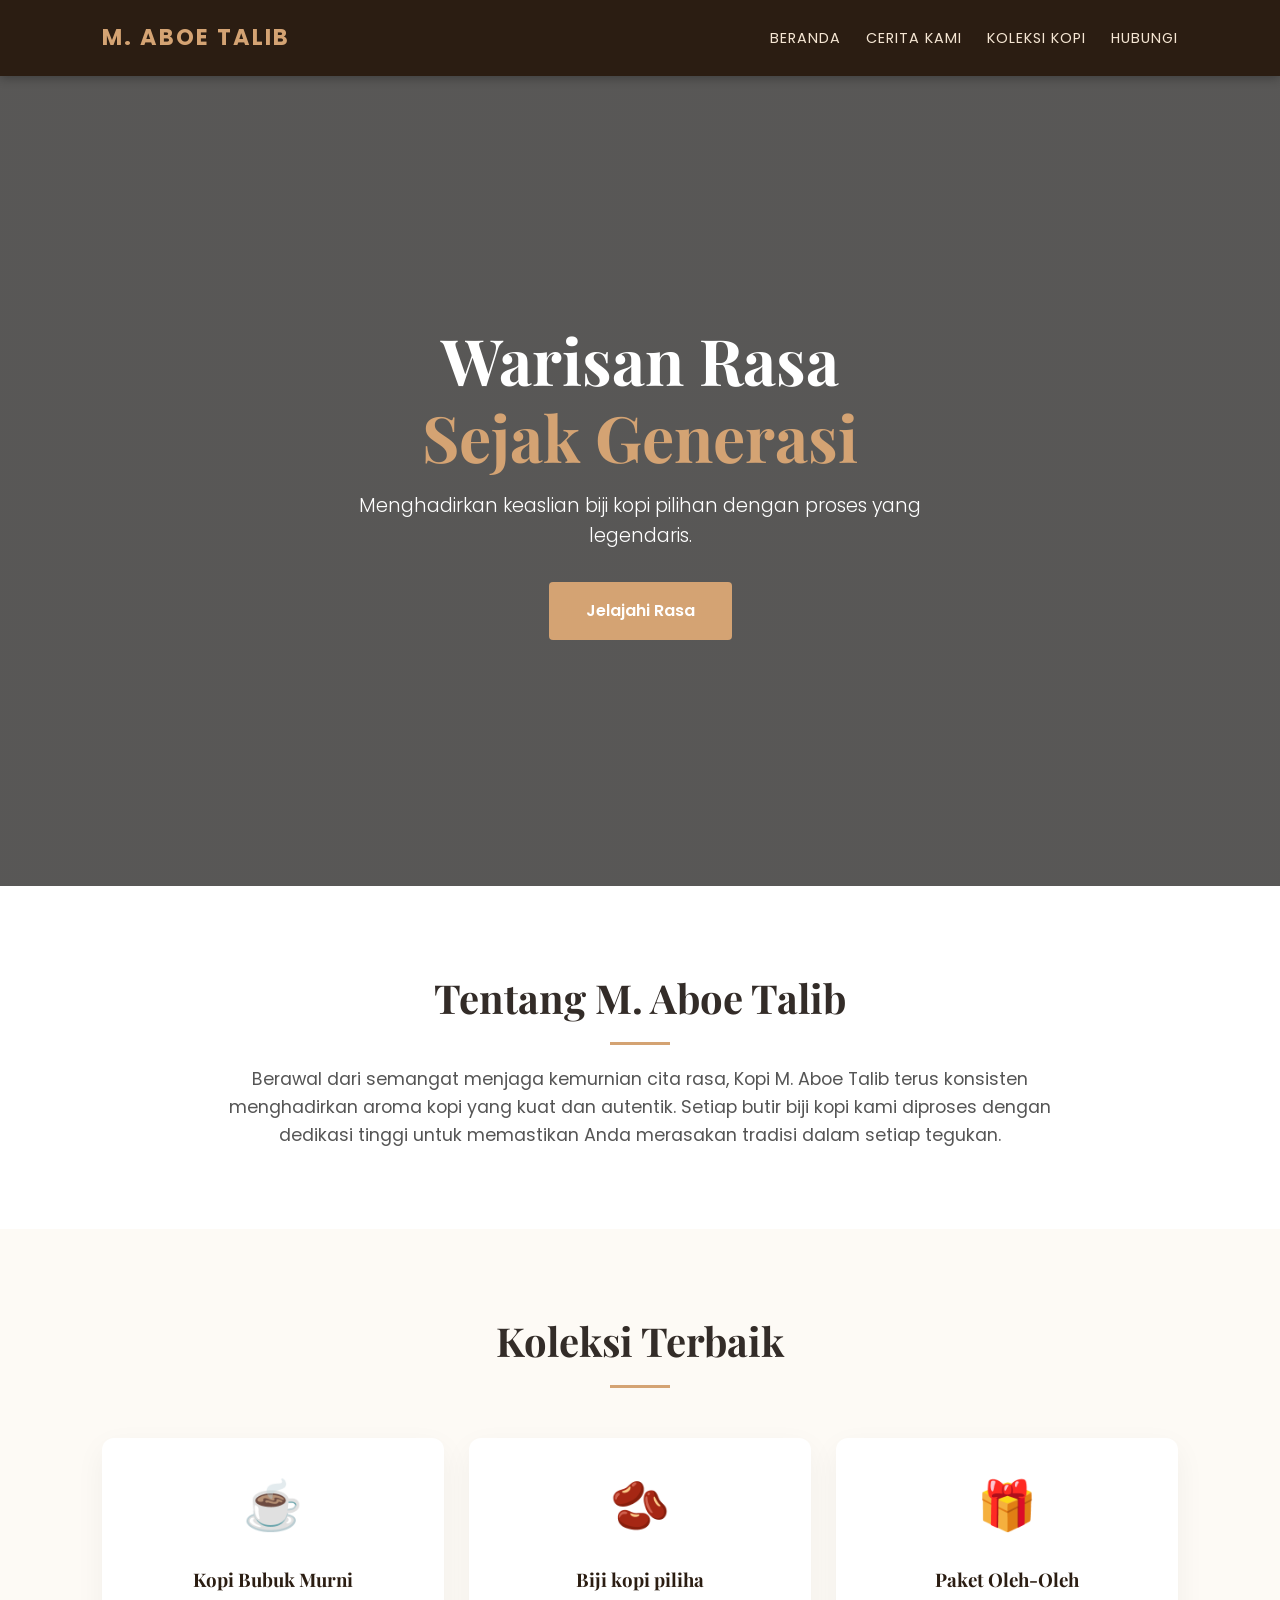
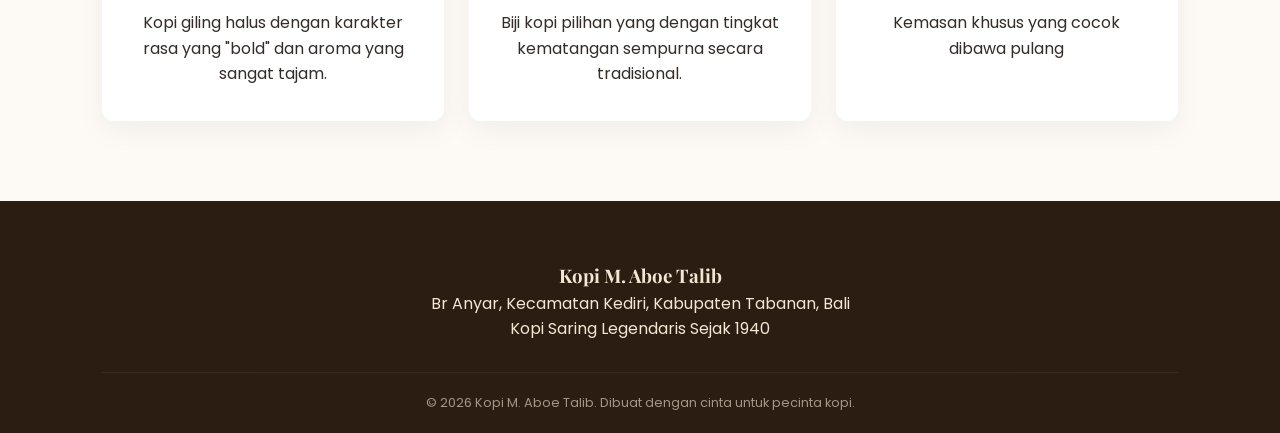
==== index.html @ 30199ae8 "Rename index.html.html to index.html" ====
<!DOCTYPE html>
<html lang="id">
<head>
    <meta charset="UTF-8">
    <meta name="viewport" content="width=device-width, initial-scale=1.0">
    <title>Kopi M. Aboe Talib</title>
    
    <link href="https://fonts.googleapis.com/css2?family=Playfair+Display:wght@700&family=Poppins:wght@300;400;600&display=swap" rel="stylesheet">

    <style>
        * {
            margin: 0;
            padding: 0;
            box-sizing: border-box;
            scroll-behavior: smooth;
        }

        body {
            font-family: 'Poppins', sans-serif;
            color: #332c28;
            line-height: 1.6;
            background-color: #fdfaf5;
            overflow-x: hidden;
        }

        h1, h2, h3 {
            font-family: 'Playfair Display', serif;
        }

        /* --- NAVBAR --- */
        nav {
            display: flex;
            justify-content: space-between;
            align-items: center;
            padding: 20px 8%;
            background: #2b1d12;
            color: #fff;
            position: sticky;
            top: 0;
            z-index: 1000;
            box-shadow: 0 2px 10px rgba(0,0,0,0.3);
        }

        nav .logo {
            font-size: 1.4rem;
            font-weight: bold;
            letter-spacing: 2px;
            color: #d4a373;
        }

        /* Nav Links */
        nav ul {
            display: flex;
            list-style: none;
            align-items: center;
        }

        nav ul li {
            margin-left: 25px;
        }

        nav ul li a {
            color: #f5e6d3;
            text-decoration: none;
            font-size: 0.9rem;
            text-transform: uppercase;
            letter-spacing: 1px;
            transition: 0.3s;
        }

        nav ul li a:hover {
            color: #d4a373;
        }

        /* --- HAMBURGER MENU (CSS ONLY) --- */
        #menu-toggle {
            display: none; /* Sembunyikan checkbox */
        }

        .hamburger {
            display: none; /* Sembunyikan di desktop */
            cursor: pointer;
            flex-direction: column;
            gap: 5px;
        }

        .hamburger span {
            display: block;
            width: 28px;
            height: 3px;
            background-color: #d4a373;
            border-radius: 2px;
            transition: 0.3s;
        }

        /* --- HERO SECTION --- */
        .hero {
            height: 90vh;
            background: linear-gradient(rgba(0,0,0,0.65), rgba(0,0,0,0.65)), 
                        url('https://images.unsplash.com/photo-1447933601403-0c6688de566e?auto=format&fit=crop&w=1350&q=80');
            background-size: cover;
            background-position: center;
            display: flex;
            align-items: center;
            justify-content: center;
            text-align: center;
            color: white;
            padding: 0 20px;
        }

        .hero-content h1 {
            font-size: clamp(2.2rem, 8vw, 4rem);
            margin-bottom: 15px;
            line-height: 1.2;
        }

        .hero-content span {
            color: #d4a373;
        }

        .hero-content p {
            font-size: clamp(1rem, 3vw, 1.2rem);
            max-width: 600px;
            margin: 0 auto 30px;
            font-weight: 300;
        }

        .btn {
            display: inline-block;
            padding: 14px 35px;
            background: #d4a373;
            color: #fff;
            text-decoration: none;
            border-radius: 4px;
            font-weight: 600;
            transition: 0.4s;
            border: 2px solid transparent;
        }

        .btn:hover {
            background: transparent;
            border-color: #d4a373;
            color: #d4a373;
        }

        /* --- SECTIONS --- */
        section {
            padding: 80px 8%;
            text-align: center;
        }

        h2 {
            font-size: clamp(1.8rem, 5vw, 2.5rem);
            margin-bottom: 20px;
            position: relative;
            padding-bottom: 15px;
        }

        h2::after {
            content: '';
            position: absolute;
            bottom: 0;
            left: 50%;
            transform: translateX(-50%);
            width: 60px;
            height: 3px;
            background: #d4a373;
        }

        /* --- ABOUT --- */
        .about {
            background-color: #fff;
        }

        .about p {
            max-width: 850px;
            margin: 0 auto;
            font-size: 1.1rem;
            color: #555;
        }

        /* --- PRODUCTS --- */
        .product-grid {
            display: grid;
            grid-template-columns: repeat(auto-fit, minmax(250px, 1fr));
            gap: 25px;
            margin-top: 50px;
        }

        .product-card {
            background: #fff;
            padding: 30px;
            border-radius: 12px;
            box-shadow: 0 10px 30px rgba(0,0,0,0.05);
            transition: transform 0.3s;
            border-bottom: 4px solid transparent;
        }

        .product-card:hover {
            transform: translateY(-10px);
            border-color: #d4a373;
        }

        .icon-box {
            font-size: 3rem;
            margin-bottom: 20px;
        }

        .product-card h3 {
            margin-bottom: 15px;
            color: #2b1d12;
        }

        /* --- FOOTER --- */
        footer {
            background: #2b1d12;
            color: #f5e6d3;
            padding: 60px 8% 20px;
            text-align: center;
        }

        .footer-info {
            margin-bottom: 30px;
        }

        .copyright {
            font-size: 0.8rem;
            opacity: 0.6;
            border-top: 1px solid rgba(255,255,255,0.1);
            padding-top: 20px;
        }

        /* --- RESPONSIVE MEDIA QUERIES --- */
        @media (max-width: 768px) {
            nav {
                padding: 15px 5%;
            }

            .hamburger {
                display: flex; /* Tampilkan di mobile */
            }

            /* Menu Navigasi Mobile */
            nav ul {
                position: fixed;
                top: 70px; /* Tinggi navbar */
                left: -100%; /* Sembunyikan di luar layar kiri */
                width: 100%;
                height: calc(100vh - 70px);
                background: #2b1d12;
                flex-direction: column;
                justify-content: center;
                transition: 0.5s ease;
                z-index: 999;
            }

            nav ul li {
                margin: 20px 0;
            }

            nav ul li a {
                font-size: 1.2rem;
            }

            /* Logika Klik Hamburger via CSS Checkbox */
            #menu-toggle:checked ~ ul {
                left: 0; /* Geser menu ke tengah */
            }

            /* Animasi Hamburger ke 'X' */
            #menu-toggle:checked ~ .hamburger span:nth-child(1) {
                transform: translateY(8px) rotate(45deg);
            }
            #menu-toggle:checked ~ .hamburger span:nth-child(2) {
                opacity: 0;
            }
            #menu-toggle:checked ~ .hamburger span:nth-child(3) {
                transform: translateY(-8px) rotate(-45deg);
            }

            section {
                padding: 60px 5%;
            }
        }
    </style>
</head>
<body>

    <nav>
        <div class="logo">M. ABOE TALIB</div>
        
        <input type="checkbox" id="menu-toggle">
        
        <label for="menu-toggle" class="hamburger">
            <span></span>
            <span></span>
            <span></span>
        </label>

        <ul>
            <li><a href="#home">Beranda</a></li>
            <li><a href="#about">Cerita Kami</a></li>
            <li><a href="#products">Koleksi Kopi</a></li>
            <li><a href="#contact">Hubungi</a></li>
        </ul>
    </nav>

    <header id="home" class="hero">
        <div class="hero-content">
            <h1>Warisan Rasa <br><span>Sejak Generasi</span></h1>
            <p>Menghadirkan keaslian biji kopi pilihan dengan proses yang legendaris.</p>
            <a href="#products" class="btn">Jelajahi Rasa</a>
        </div>
    </header>

    <section id="about" class="about">
        <h2>Tentang M. Aboe Talib</h2>
        <p>Berawal dari semangat menjaga kemurnian cita rasa, Kopi M. Aboe Talib terus konsisten menghadirkan aroma kopi yang kuat dan autentik. Setiap butir biji kopi kami diproses dengan dedikasi tinggi untuk memastikan Anda merasakan tradisi dalam setiap tegukan.</p>
    </section>

    <section id="products" class="products">
        <h2>Koleksi Terbaik</h2>
        <div class="product-grid">
            <div class="product-card">
                <div class="icon-box">☕</div>
                <h3>Kopi Bubuk Murni</h3>
                <p>Kopi giling halus dengan karakter rasa yang "bold" dan aroma yang sangat tajam.</p>
            </div>
            <div class="product-card">
                <div class="icon-box">🫘</div>
                <h3>Biji kopi piliha</h3>
                <p>Biji kopi pilihan yang dengan tingkat kematangan sempurna secara tradisional.</p>
            </div>
            <div class="product-card">
                <div class="icon-box">🎁</div>
                <h3>Paket Oleh-Oleh</h3>
                <p>Kemasan khusus yang cocok dibawa pulang</p>
            </div>
        </div>
    </section>

    <footer id="contact">
        <div class="footer-info">
            <h3>Kopi M. Aboe Talib</h3>
            <p>Br Anyar, Kecamatan Kediri, Kabupaten Tabanan, Bali</p>
            <p>Kopi Saring Legendaris Sejak 1940</p>
        </div>
        <div class="copyright">
            <p>&copy; 2026 Kopi M. Aboe Talib. Dibuat dengan cinta untuk pecinta kopi.</p>
        </div>
    </footer>

</body>
</html>
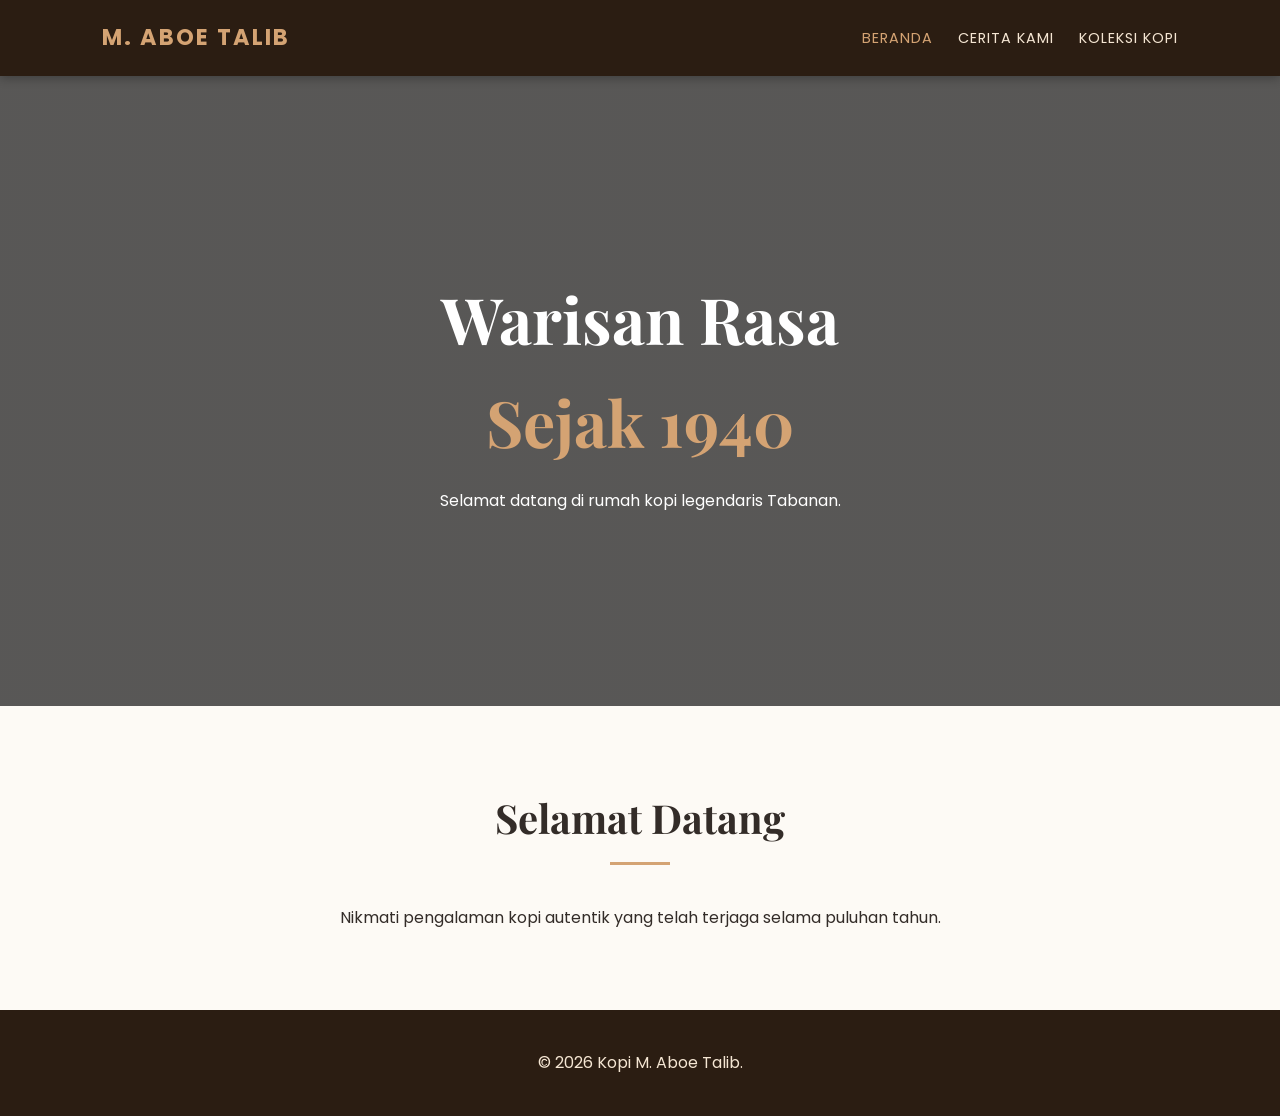
==== commit 13111d7c: "Pembuatan website profile" ====
--- a/index.html
+++ b/index.html
@@ -3,352 +3,34 @@
 <head>
     <meta charset="UTF-8">
     <meta name="viewport" content="width=device-width, initial-scale=1.0">
-    <title>Kopi M. Aboe Talib</title>
-    
+    <title>Beranda - Kopi M. Aboe Talib</title>
+    <link rel="stylesheet" href="style.css">
     <link href="https://fonts.googleapis.com/css2?family=Playfair+Display:wght@700&family=Poppins:wght@300;400;600&display=swap" rel="stylesheet">
-
-    <style>
-        * {
-            margin: 0;
-            padding: 0;
-            box-sizing: border-box;
-            scroll-behavior: smooth;
-        }
-
-        body {
-            font-family: 'Poppins', sans-serif;
-            color: #332c28;
-            line-height: 1.6;
-            background-color: #fdfaf5;
-            overflow-x: hidden;
-        }
-
-        h1, h2, h3 {
-            font-family: 'Playfair Display', serif;
-        }
-
-        /* --- NAVBAR --- */
-        nav {
-            display: flex;
-            justify-content: space-between;
-            align-items: center;
-            padding: 20px 8%;
-            background: #2b1d12;
-            color: #fff;
-            position: sticky;
-            top: 0;
-            z-index: 1000;
-            box-shadow: 0 2px 10px rgba(0,0,0,0.3);
-        }
-
-        nav .logo {
-            font-size: 1.4rem;
-            font-weight: bold;
-            letter-spacing: 2px;
-            color: #d4a373;
-        }
-
-        /* Nav Links */
-        nav ul {
-            display: flex;
-            list-style: none;
-            align-items: center;
-        }
-
-        nav ul li {
-            margin-left: 25px;
-        }
-
-        nav ul li a {
-            color: #f5e6d3;
-            text-decoration: none;
-            font-size: 0.9rem;
-            text-transform: uppercase;
-            letter-spacing: 1px;
-            transition: 0.3s;
-        }
-
-        nav ul li a:hover {
-            color: #d4a373;
-        }
-
-        /* --- HAMBURGER MENU (CSS ONLY) --- */
-        #menu-toggle {
-            display: none; /* Sembunyikan checkbox */
-        }
-
-        .hamburger {
-            display: none; /* Sembunyikan di desktop */
-            cursor: pointer;
-            flex-direction: column;
-            gap: 5px;
-        }
-
-        .hamburger span {
-            display: block;
-            width: 28px;
-            height: 3px;
-            background-color: #d4a373;
-            border-radius: 2px;
-            transition: 0.3s;
-        }
-
-        /* --- HERO SECTION --- */
-        .hero {
-            height: 90vh;
-            background: linear-gradient(rgba(0,0,0,0.65), rgba(0,0,0,0.65)), 
-                        url('https://images.unsplash.com/photo-1447933601403-0c6688de566e?auto=format&fit=crop&w=1350&q=80');
-            background-size: cover;
-            background-position: center;
-            display: flex;
-            align-items: center;
-            justify-content: center;
-            text-align: center;
-            color: white;
-            padding: 0 20px;
-        }
-
-        .hero-content h1 {
-            font-size: clamp(2.2rem, 8vw, 4rem);
-            margin-bottom: 15px;
-            line-height: 1.2;
-        }
-
-        .hero-content span {
-            color: #d4a373;
-        }
-
-        .hero-content p {
-            font-size: clamp(1rem, 3vw, 1.2rem);
-            max-width: 600px;
-            margin: 0 auto 30px;
-            font-weight: 300;
-        }
-
-        .btn {
-            display: inline-block;
-            padding: 14px 35px;
-            background: #d4a373;
-            color: #fff;
-            text-decoration: none;
-            border-radius: 4px;
-            font-weight: 600;
-            transition: 0.4s;
-            border: 2px solid transparent;
-        }
-
-        .btn:hover {
-            background: transparent;
-            border-color: #d4a373;
-            color: #d4a373;
-        }
-
-        /* --- SECTIONS --- */
-        section {
-            padding: 80px 8%;
-            text-align: center;
-        }
-
-        h2 {
-            font-size: clamp(1.8rem, 5vw, 2.5rem);
-            margin-bottom: 20px;
-            position: relative;
-            padding-bottom: 15px;
-        }
-
-        h2::after {
-            content: '';
-            position: absolute;
-            bottom: 0;
-            left: 50%;
-            transform: translateX(-50%);
-            width: 60px;
-            height: 3px;
-            background: #d4a373;
-        }
-
-        /* --- ABOUT --- */
-        .about {
-            background-color: #fff;
-        }
-
-        .about p {
-            max-width: 850px;
-            margin: 0 auto;
-            font-size: 1.1rem;
-            color: #555;
-        }
-
-        /* --- PRODUCTS --- */
-        .product-grid {
-            display: grid;
-            grid-template-columns: repeat(auto-fit, minmax(250px, 1fr));
-            gap: 25px;
-            margin-top: 50px;
-        }
-
-        .product-card {
-            background: #fff;
-            padding: 30px;
-            border-radius: 12px;
-            box-shadow: 0 10px 30px rgba(0,0,0,0.05);
-            transition: transform 0.3s;
-            border-bottom: 4px solid transparent;
-        }
-
-        .product-card:hover {
-            transform: translateY(-10px);
-            border-color: #d4a373;
-        }
-
-        .icon-box {
-            font-size: 3rem;
-            margin-bottom: 20px;
-        }
-
-        .product-card h3 {
-            margin-bottom: 15px;
-            color: #2b1d12;
-        }
-
-        /* --- FOOTER --- */
-        footer {
-            background: #2b1d12;
-            color: #f5e6d3;
-            padding: 60px 8% 20px;
-            text-align: center;
-        }
-
-        .footer-info {
-            margin-bottom: 30px;
-        }
-
-        .copyright {
-            font-size: 0.8rem;
-            opacity: 0.6;
-            border-top: 1px solid rgba(255,255,255,0.1);
-            padding-top: 20px;
-        }
-
-        /* --- RESPONSIVE MEDIA QUERIES --- */
-        @media (max-width: 768px) {
-            nav {
-                padding: 15px 5%;
-            }
-
-            .hamburger {
-                display: flex; /* Tampilkan di mobile */
-            }
-
-            /* Menu Navigasi Mobile */
-            nav ul {
-                position: fixed;
-                top: 70px; /* Tinggi navbar */
-                left: -100%; /* Sembunyikan di luar layar kiri */
-                width: 100%;
-                height: calc(100vh - 70px);
-                background: #2b1d12;
-                flex-direction: column;
-                justify-content: center;
-                transition: 0.5s ease;
-                z-index: 999;
-            }
-
-            nav ul li {
-                margin: 20px 0;
-            }
-
-            nav ul li a {
-                font-size: 1.2rem;
-            }
-
-            /* Logika Klik Hamburger via CSS Checkbox */
-            #menu-toggle:checked ~ ul {
-                left: 0; /* Geser menu ke tengah */
-            }
-
-            /* Animasi Hamburger ke 'X' */
-            #menu-toggle:checked ~ .hamburger span:nth-child(1) {
-                transform: translateY(8px) rotate(45deg);
-            }
-            #menu-toggle:checked ~ .hamburger span:nth-child(2) {
-                opacity: 0;
-            }
-            #menu-toggle:checked ~ .hamburger span:nth-child(3) {
-                transform: translateY(-8px) rotate(-45deg);
-            }
-
-            section {
-                padding: 60px 5%;
-            }
-        }
-    </style>
 </head>
 <body>
-
     <nav>
         <div class="logo">M. ABOE TALIB</div>
-        
         <input type="checkbox" id="menu-toggle">
-        
-        <label for="menu-toggle" class="hamburger">
-            <span></span>
-            <span></span>
-            <span></span>
-        </label>
-
+        <label for="menu-toggle" class="hamburger"><span></span><span></span><span></span></label>
         <ul>
-            <li><a href="#home">Beranda</a></li>
-            <li><a href="#about">Cerita Kami</a></li>
-            <li><a href="#products">Koleksi Kopi</a></li>
-            <li><a href="#contact">Hubungi</a></li>
+            <li><a href="index.html" class="active">Beranda</a></li>
+            <li><a href="tentang.html">Cerita Kami</a></li>
+            <li><a href="produk.html">Koleksi Kopi</a></li>
         </ul>
     </nav>
 
-    <header id="home" class="hero">
+    <header class="hero">
         <div class="hero-content">
-            <h1>Warisan Rasa <br><span>Sejak Generasi</span></h1>
-            <p>Menghadirkan keaslian biji kopi pilihan dengan proses yang legendaris.</p>
-            <a href="#products" class="btn">Jelajahi Rasa</a>
+            <h1>Warisan Rasa <br><span>Sejak 1940</span></h1>
+            <p>Selamat datang di rumah kopi legendaris Tabanan.</p>
         </div>
     </header>
 
-    <section id="about" class="about">
-        <h2>Tentang M. Aboe Talib</h2>
-        <p>Berawal dari semangat menjaga kemurnian cita rasa, Kopi M. Aboe Talib terus konsisten menghadirkan aroma kopi yang kuat dan autentik. Setiap butir biji kopi kami diproses dengan dedikasi tinggi untuk memastikan Anda merasakan tradisi dalam setiap tegukan.</p>
+    <section>
+        <h2>Selamat Datang</h2>
+        <p>Nikmati pengalaman kopi autentik yang telah terjaga selama puluhan tahun.</p>
     </section>
 
-    <section id="products" class="products">
-        <h2>Koleksi Terbaik</h2>
-        <div class="product-grid">
-            <div class="product-card">
-                <div class="icon-box">☕</div>
-                <h3>Kopi Bubuk Murni</h3>
-                <p>Kopi giling halus dengan karakter rasa yang "bold" dan aroma yang sangat tajam.</p>
-            </div>
-            <div class="product-card">
-                <div class="icon-box">🫘</div>
-                <h3>Biji kopi piliha</h3>
-                <p>Biji kopi pilihan yang dengan tingkat kematangan sempurna secara tradisional.</p>
-            </div>
-            <div class="product-card">
-                <div class="icon-box">🎁</div>
-                <h3>Paket Oleh-Oleh</h3>
-                <p>Kemasan khusus yang cocok dibawa pulang</p>
-            </div>
-        </div>
-    </section>
-
-    <footer id="contact">
-        <div class="footer-info">
-            <h3>Kopi M. Aboe Talib</h3>
-            <p>Br Anyar, Kecamatan Kediri, Kabupaten Tabanan, Bali</p>
-            <p>Kopi Saring Legendaris Sejak 1940</p>
-        </div>
-        <div class="copyright">
-            <p>&copy; 2026 Kopi M. Aboe Talib. Dibuat dengan cinta untuk pecinta kopi.</p>
-        </div>
-    </footer>
-
+    <footer><p>&copy; 2026 Kopi M. Aboe Talib.</p></footer>
 </body>
-</html>
+</html>
--- a/style.css
+++ b/style.css
@@ -0,0 +1,149 @@
+/* --- CSS TERPISAH (style.css) --- */
+* {
+    margin: 0;
+    padding: 0;
+    box-sizing: border-box;
+    scroll-behavior: smooth;
+}
+
+body {
+    font-family: 'Poppins', sans-serif;
+    color: #332c28;
+    line-height: 1.6;
+    background-color: #fdfaf5;
+    overflow-x: hidden;
+}
+
+h1, h2, h3 {
+    font-family: 'Playfair Display', serif;
+}
+
+/* --- NAVBAR --- */
+nav {
+    display: flex;
+    justify-content: space-between;
+    align-items: center;
+    padding: 20px 8%;
+    background: #2b1d12;
+    color: #fff;
+    position: sticky;
+    top: 0;
+    z-index: 1000;
+    box-shadow: 0 2px 10px rgba(0,0,0,0.3);
+}
+
+nav .logo {
+    font-size: 1.4rem;
+    font-weight: bold;
+    letter-spacing: 2px;
+    color: #d4a373;
+}
+
+nav ul {
+    display: flex;
+    list-style: none;
+    align-items: center;
+}
+
+nav ul li {
+    margin-left: 25px;
+}
+
+nav ul li a {
+    color: #f5e6d3;
+    text-decoration: none;
+    font-size: 0.9rem;
+    text-transform: uppercase;
+    letter-spacing: 1px;
+    transition: 0.3s;
+}
+
+nav ul li a:hover, nav ul li a.active {
+    color: #d4a373;
+}
+
+/* --- HAMBURGER MENU --- */
+#menu-toggle { display: none; }
+.hamburger {
+    display: none;
+    cursor: pointer;
+    flex-direction: column;
+    gap: 5px;
+}
+.hamburger span {
+    display: block;
+    width: 28px;
+    height: 3px;
+    background-color: #d4a373;
+    border-radius: 2px;
+    transition: 0.3s;
+}
+
+/* --- HERO & SECTIONS --- */
+.hero {
+    height: 70vh;
+    background: linear-gradient(rgba(0,0,0,0.65), rgba(0,0,0,0.65)), 
+                url('https://images.unsplash.com/photo-1447933601403-0c6688de566e?auto=format&fit=crop&w=1350&q=80');
+    background-size: cover;
+    background-position: center;
+    display: flex;
+    align-items: center;
+    justify-content: center;
+    text-align: center;
+    color: white;
+    padding: 0 20px;
+}
+
+.hero-content h1 { font-size: clamp(2.2rem, 8vw, 4rem); margin-bottom: 15px; }
+.hero-content span { color: #d4a373; }
+
+section { padding: 80px 8%; text-align: center; }
+h2 { font-size: clamp(1.8rem, 5vw, 2.5rem); margin-bottom: 40px; position: relative; padding-bottom: 15px; }
+h2::after {
+    content: ''; position: absolute; bottom: 0; left: 50%;
+    transform: translateX(-50%); width: 60px; height: 3px; background: #d4a373;
+}
+
+/* --- PRODUCT GRID (6 FOTO) --- */
+.product-grid {
+    display: grid;
+    grid-template-columns: repeat(auto-fit, minmax(300px, 1fr));
+    gap: 30px;
+    margin-top: 20px;
+}
+
+.product-card {
+    background: #fff;
+    border-radius: 12px;
+    overflow: hidden;
+    box-shadow: 0 10px 20px rgba(0,0,0,0.05);
+    transition: 0.3s;
+}
+
+.product-card:hover { transform: translateY(-10px); }
+
+.product-img {
+    width: 100%;
+    height: 250px;
+    object-fit: cover; /* Biar gambar tidak penyok */
+    display: block;
+}
+
+.product-info { padding: 20px; }
+
+/* --- FOOTER --- */
+footer { background: #2b1d12; color: #f5e6d3; padding: 40px 8%; text-align: center; }
+
+/* --- RESPONSIVE --- */
+@media (max-width: 768px) {
+    .hamburger { display: flex; }
+    nav ul {
+        position: fixed; top: 70px; left: -100%; width: 100%;
+        height: calc(100vh - 70px); background: #2b1d12;
+        flex-direction: column; justify-content: center; transition: 0.5s;
+    }
+    #menu-toggle:checked ~ ul { left: 0; }
+    #menu-toggle:checked ~ .hamburger span:nth-child(1) { transform: translateY(8px) rotate(45deg); }
+    #menu-toggle:checked ~ .hamburger span:nth-child(2) { opacity: 0; }
+    #menu-toggle:checked ~ .hamburger span:nth-child(3) { transform: translateY(-8px) rotate(-45deg); }
+}
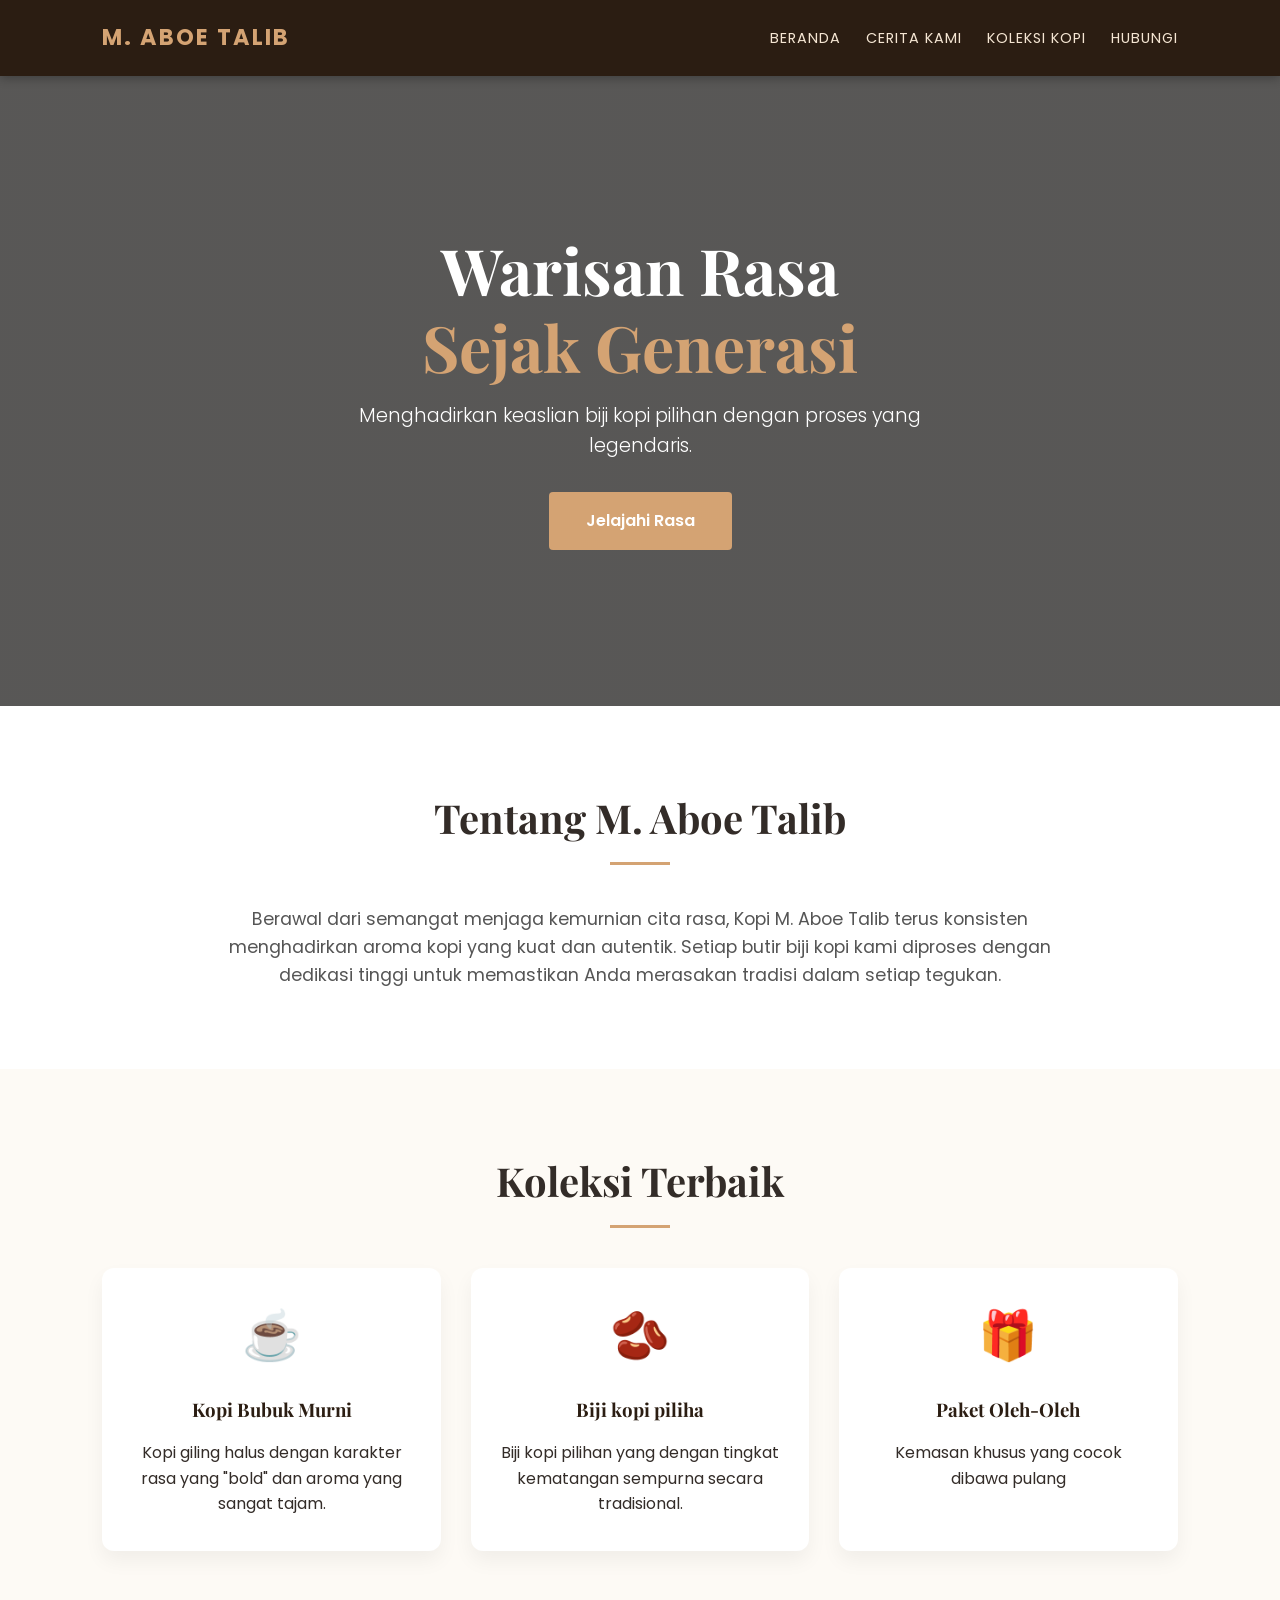
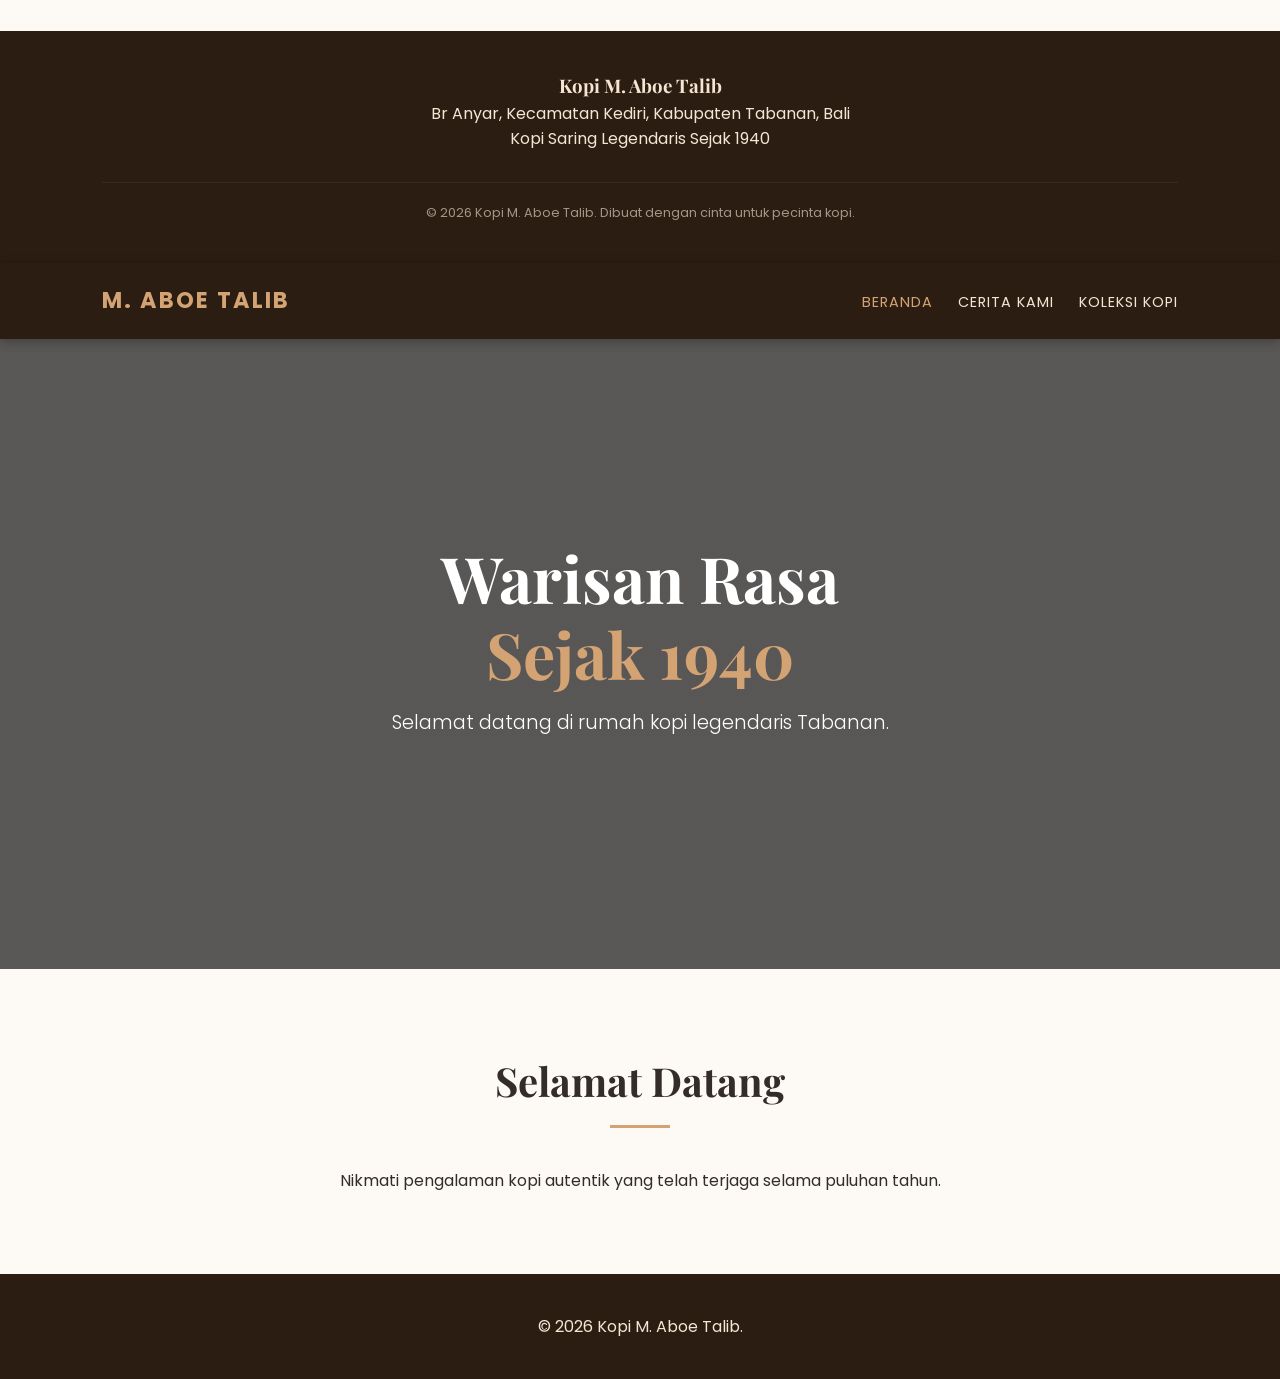
==== commit 450e2e18: "update" ====
--- a/index.html
+++ b/index.html
@@ -1,3 +1,358 @@
+<!DOCTYPE html>
+<html lang="id">
+<head>
+    <meta charset="UTF-8">
+    <meta name="viewport" content="width=device-width, initial-scale=1.0">
+    <title>Kopi M. Aboe Talib</title>
+    
+    <link href="https://fonts.googleapis.com/css2?family=Playfair+Display:wght@700&family=Poppins:wght@300;400;600&display=swap" rel="stylesheet">
+
+    <style>
+        * {
+            margin: 0;
+            padding: 0;
+            box-sizing: border-box;
+            scroll-behavior: smooth;
+        }
+
+        body {
+            font-family: 'Poppins', sans-serif;
+            color: #332c28;
+            line-height: 1.6;
+            background-color: #fdfaf5;
+            overflow-x: hidden;
+        }
+
+        h1, h2, h3 {
+            font-family: 'Playfair Display', serif;
+        }
+
+        /* --- NAVBAR --- */
+        nav {
+            display: flex;
+            justify-content: space-between;
+            align-items: center;
+            padding: 20px 8%;
+            background: #2b1d12;
+            color: #fff;
+            position: sticky;
+            top: 0;
+            z-index: 1000;
+            box-shadow: 0 2px 10px rgba(0,0,0,0.3);
+        }
+
+        nav .logo {
+            font-size: 1.4rem;
+            font-weight: bold;
+            letter-spacing: 2px;
+            color: #d4a373;
+        }
+
+        /* Nav Links */
+        nav ul {
+            display: flex;
+            list-style: none;
+            align-items: center;
+        }
+
+        nav ul li {
+            margin-left: 25px;
+        }
+
+        nav ul li a {
+            color: #f5e6d3;
+            text-decoration: none;
+            font-size: 0.9rem;
+            text-transform: uppercase;
+            letter-spacing: 1px;
+            transition: 0.3s;
+        }
+
+        nav ul li a:hover {
+            color: #d4a373;
+        }
+
+        /* --- HAMBURGER MENU (CSS ONLY) --- */
+        #menu-toggle {
+            display: none; /* Sembunyikan checkbox */
+        }
+
+        .hamburger {
+            display: none; /* Sembunyikan di desktop */
+            cursor: pointer;
+            flex-direction: column;
+            gap: 5px;
+        }
+
+        .hamburger span {
+            display: block;
+            width: 28px;
+            height: 3px;
+            background-color: #d4a373;
+            border-radius: 2px;
+            transition: 0.3s;
+        }
+
+        /* --- HERO SECTION --- */
+        .hero {
+            height: 90vh;
+            background: linear-gradient(rgba(0,0,0,0.65), rgba(0,0,0,0.65)), 
+                        url('https://images.unsplash.com/photo-1447933601403-0c6688de566e?auto=format&fit=crop&w=1350&q=80');
+            background-size: cover;
+            background-position: center;
+            display: flex;
+            align-items: center;
+            justify-content: center;
+            text-align: center;
+            color: white;
+            padding: 0 20px;
+        }
+
+        .hero-content h1 {
+            font-size: clamp(2.2rem, 8vw, 4rem);
+            margin-bottom: 15px;
+            line-height: 1.2;
+        }
+
+        .hero-content span {
+            color: #d4a373;
+        }
+
+        .hero-content p {
+            font-size: clamp(1rem, 3vw, 1.2rem);
+            max-width: 600px;
+            margin: 0 auto 30px;
+            font-weight: 300;
+        }
+
+        .btn {
+            display: inline-block;
+            padding: 14px 35px;
+            background: #d4a373;
+            color: #fff;
+            text-decoration: none;
+            border-radius: 4px;
+            font-weight: 600;
+            transition: 0.4s;
+            border: 2px solid transparent;
+        }
+
+        .btn:hover {
+            background: transparent;
+            border-color: #d4a373;
+            color: #d4a373;
+        }
+
+        /* --- SECTIONS --- */
+        section {
+            padding: 80px 8%;
+            text-align: center;
+        }
+
+        h2 {
+            font-size: clamp(1.8rem, 5vw, 2.5rem);
+            margin-bottom: 20px;
+            position: relative;
+            padding-bottom: 15px;
+        }
+
+        h2::after {
+            content: '';
+            position: absolute;
+            bottom: 0;
+            left: 50%;
+            transform: translateX(-50%);
+            width: 60px;
+            height: 3px;
+            background: #d4a373;
+        }
+
+        /* --- ABOUT --- */
+        .about {
+            background-color: #fff;
+        }
+
+        .about p {
+            max-width: 850px;
+            margin: 0 auto;
+            font-size: 1.1rem;
+            color: #555;
+        }
+
+        /* --- PRODUCTS --- */
+        .product-grid {
+            display: grid;
+            grid-template-columns: repeat(auto-fit, minmax(250px, 1fr));
+            gap: 25px;
+            margin-top: 50px;
+        }
+
+        .product-card {
+            background: #fff;
+            padding: 30px;
+            border-radius: 12px;
+            box-shadow: 0 10px 30px rgba(0,0,0,0.05);
+            transition: transform 0.3s;
+            border-bottom: 4px solid transparent;
+        }
+
+        .product-card:hover {
+            transform: translateY(-10px);
+            border-color: #d4a373;
+        }
+
+        .icon-box {
+            font-size: 3rem;
+            margin-bottom: 20px;
+        }
+
+        .product-card h3 {
+            margin-bottom: 15px;
+            color: #2b1d12;
+        }
+
+        /* --- FOOTER --- */
+        footer {
+            background: #2b1d12;
+            color: #f5e6d3;
+            padding: 60px 8% 20px;
+            text-align: center;
+        }
+
+        .footer-info {
+            margin-bottom: 30px;
+        }
+
+        .copyright {
+            font-size: 0.8rem;
+            opacity: 0.6;
+            border-top: 1px solid rgba(255,255,255,0.1);
+            padding-top: 20px;
+        }
+
+        /* --- RESPONSIVE MEDIA QUERIES --- */
+        @media (max-width: 768px) {
+            nav {
+                padding: 15px 5%;
+            }
+
+            .hamburger {
+                display: flex; /* Tampilkan di mobile */
+            }
+
+            /* Menu Navigasi Mobile */
+            nav ul {
+                position: fixed;
+                top: 70px; /* Tinggi navbar */
+                left: -100%; /* Sembunyikan di luar layar kiri */
+                width: 100%;
+                height: calc(100vh - 70px);
+                background: #2b1d12;
+                flex-direction: column;
+                justify-content: center;
+                transition: 0.5s ease;
+                z-index: 999;
+            }
+
+            nav ul li {
+                margin: 20px 0;
+            }
+
+            nav ul li a {
+                font-size: 1.2rem;
+            }
+
+            /* Logika Klik Hamburger via CSS Checkbox */
+            #menu-toggle:checked ~ ul {
+                left: 0; /* Geser menu ke tengah */
+            }
+
+            /* Animasi Hamburger ke 'X' */
+            #menu-toggle:checked ~ .hamburger span:nth-child(1) {
+                transform: translateY(8px) rotate(45deg);
+            }
+            #menu-toggle:checked ~ .hamburger span:nth-child(2) {
+                opacity: 0;
+            }
+            #menu-toggle:checked ~ .hamburger span:nth-child(3) {
+                transform: translateY(-8px) rotate(-45deg);
+            }
+
+            section {
+                padding: 60px 5%;
+            }
+        }
+    </style>
+</head>
+<body>
+
+    <nav>
+        <div class="logo">M. ABOE TALIB</div>
+        
+        <input type="checkbox" id="menu-toggle">
+        
+        <label for="menu-toggle" class="hamburger">
+            <span></span>
+            <span></span>
+            <span></span>
+        </label>
+
+        <ul>
+            <li><a href="#home">Beranda</a></li>
+            <li><a href="#about">Cerita Kami</a></li>
+            <li><a href="#products">Koleksi Kopi</a></li>
+            <li><a href="#contact">Hubungi</a></li>
+        </ul>
+    </nav>
+
+    <header id="home" class="hero">
+        <div class="hero-content">
+            <h1>Warisan Rasa <br><span>Sejak Generasi</span></h1>
+            <p>Menghadirkan keaslian biji kopi pilihan dengan proses yang legendaris.</p>
+            <a href="#products" class="btn">Jelajahi Rasa</a>
+        </div>
+    </header>
+
+    <section id="about" class="about">
+        <h2>Tentang M. Aboe Talib</h2>
+        <p>Berawal dari semangat menjaga kemurnian cita rasa, Kopi M. Aboe Talib terus konsisten menghadirkan aroma kopi yang kuat dan autentik. Setiap butir biji kopi kami diproses dengan dedikasi tinggi untuk memastikan Anda merasakan tradisi dalam setiap tegukan.</p>
+    </section>
+
+    <section id="products" class="products">
+        <h2>Koleksi Terbaik</h2>
+        <div class="product-grid">
+            <div class="product-card">
+                <div class="icon-box">☕</div>
+                <h3>Kopi Bubuk Murni</h3>
+                <p>Kopi giling halus dengan karakter rasa yang "bold" dan aroma yang sangat tajam.</p>
+            </div>
+            <div class="product-card">
+                <div class="icon-box">🫘</div>
+                <h3>Biji kopi piliha</h3>
+                <p>Biji kopi pilihan yang dengan tingkat kematangan sempurna secara tradisional.</p>
+            </div>
+            <div class="product-card">
+                <div class="icon-box">🎁</div>
+                <h3>Paket Oleh-Oleh</h3>
+                <p>Kemasan khusus yang cocok dibawa pulang</p>
+            </div>
+        </div>
+    </section>
+
+    <footer id="contact">
+        <div class="footer-info">
+            <h3>Kopi M. Aboe Talib</h3>
+            <p>Br Anyar, Kecamatan Kediri, Kabupaten Tabanan, Bali</p>
+            <p>Kopi Saring Legendaris Sejak 1940</p>
+        </div>
+        <div class="copyright">
+            <p>&copy; 2026 Kopi M. Aboe Talib. Dibuat dengan cinta untuk pecinta kopi.</p>
+        </div>
+    </footer>
+
+</body>
+</html>
+
 <!DOCTYPE html>
 <html lang="id">
 <head>
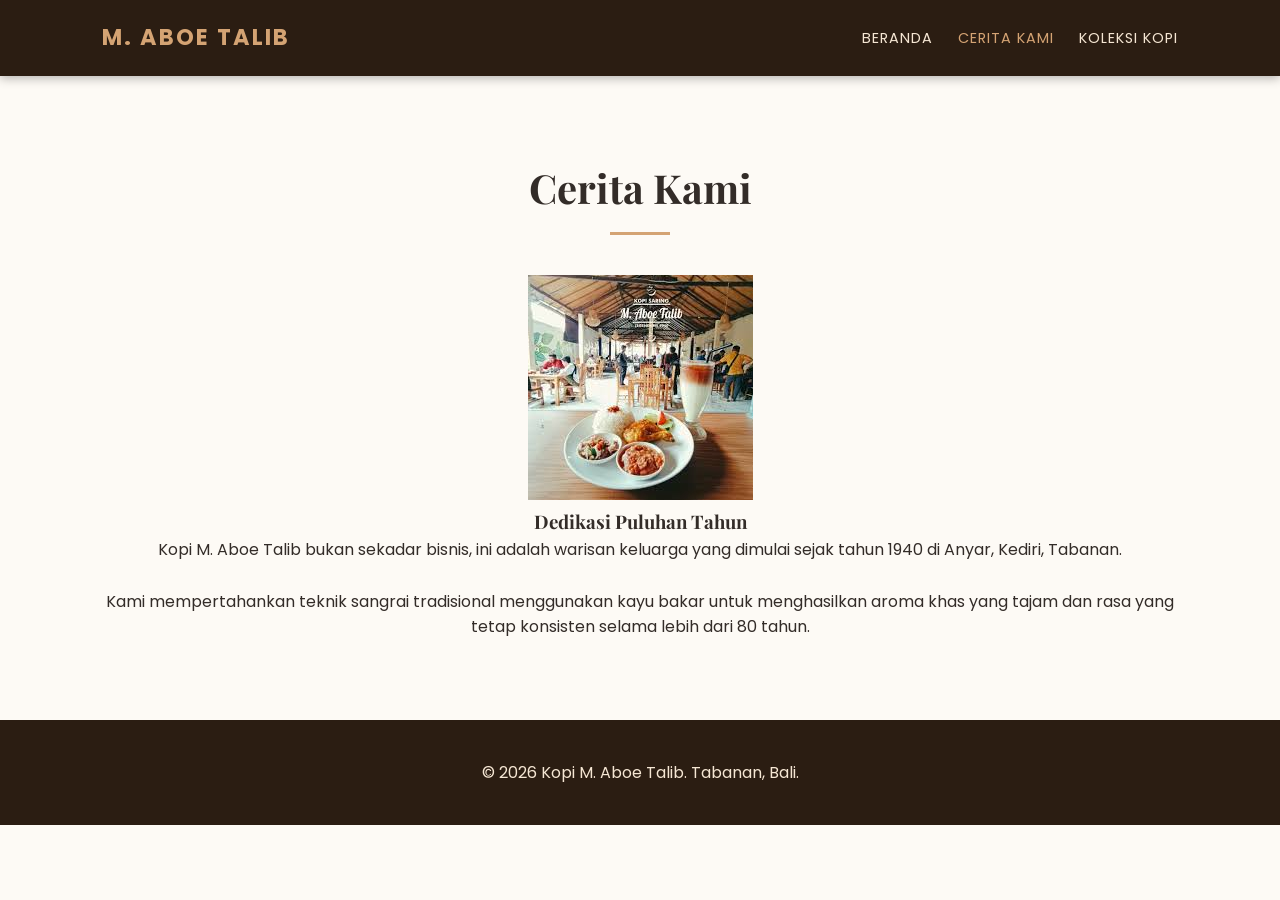
==== commit d7a7aed8: "update index" ====
--- a/index.html
+++ b/index.html
@@ -3,362 +3,7 @@
 <head>
     <meta charset="UTF-8">
     <meta name="viewport" content="width=device-width, initial-scale=1.0">
-    <title>Kopi M. Aboe Talib</title>
-    
-    <link href="https://fonts.googleapis.com/css2?family=Playfair+Display:wght@700&family=Poppins:wght@300;400;600&display=swap" rel="stylesheet">
-
-    <style>
-        * {
-            margin: 0;
-            padding: 0;
-            box-sizing: border-box;
-            scroll-behavior: smooth;
-        }
-
-        body {
-            font-family: 'Poppins', sans-serif;
-            color: #332c28;
-            line-height: 1.6;
-            background-color: #fdfaf5;
-            overflow-x: hidden;
-        }
-
-        h1, h2, h3 {
-            font-family: 'Playfair Display', serif;
-        }
-
-        /* --- NAVBAR --- */
-        nav {
-            display: flex;
-            justify-content: space-between;
-            align-items: center;
-            padding: 20px 8%;
-            background: #2b1d12;
-            color: #fff;
-            position: sticky;
-            top: 0;
-            z-index: 1000;
-            box-shadow: 0 2px 10px rgba(0,0,0,0.3);
-        }
-
-        nav .logo {
-            font-size: 1.4rem;
-            font-weight: bold;
-            letter-spacing: 2px;
-            color: #d4a373;
-        }
-
-        /* Nav Links */
-        nav ul {
-            display: flex;
-            list-style: none;
-            align-items: center;
-        }
-
-        nav ul li {
-            margin-left: 25px;
-        }
-
-        nav ul li a {
-            color: #f5e6d3;
-            text-decoration: none;
-            font-size: 0.9rem;
-            text-transform: uppercase;
-            letter-spacing: 1px;
-            transition: 0.3s;
-        }
-
-        nav ul li a:hover {
-            color: #d4a373;
-        }
-
-        /* --- HAMBURGER MENU (CSS ONLY) --- */
-        #menu-toggle {
-            display: none; /* Sembunyikan checkbox */
-        }
-
-        .hamburger {
-            display: none; /* Sembunyikan di desktop */
-            cursor: pointer;
-            flex-direction: column;
-            gap: 5px;
-        }
-
-        .hamburger span {
-            display: block;
-            width: 28px;
-            height: 3px;
-            background-color: #d4a373;
-            border-radius: 2px;
-            transition: 0.3s;
-        }
-
-        /* --- HERO SECTION --- */
-        .hero {
-            height: 90vh;
-            background: linear-gradient(rgba(0,0,0,0.65), rgba(0,0,0,0.65)), 
-                        url('https://images.unsplash.com/photo-1447933601403-0c6688de566e?auto=format&fit=crop&w=1350&q=80');
-            background-size: cover;
-            background-position: center;
-            display: flex;
-            align-items: center;
-            justify-content: center;
-            text-align: center;
-            color: white;
-            padding: 0 20px;
-        }
-
-        .hero-content h1 {
-            font-size: clamp(2.2rem, 8vw, 4rem);
-            margin-bottom: 15px;
-            line-height: 1.2;
-        }
-
-        .hero-content span {
-            color: #d4a373;
-        }
-
-        .hero-content p {
-            font-size: clamp(1rem, 3vw, 1.2rem);
-            max-width: 600px;
-            margin: 0 auto 30px;
-            font-weight: 300;
-        }
-
-        .btn {
-            display: inline-block;
-            padding: 14px 35px;
-            background: #d4a373;
-            color: #fff;
-            text-decoration: none;
-            border-radius: 4px;
-            font-weight: 600;
-            transition: 0.4s;
-            border: 2px solid transparent;
-        }
-
-        .btn:hover {
-            background: transparent;
-            border-color: #d4a373;
-            color: #d4a373;
-        }
-
-        /* --- SECTIONS --- */
-        section {
-            padding: 80px 8%;
-            text-align: center;
-        }
-
-        h2 {
-            font-size: clamp(1.8rem, 5vw, 2.5rem);
-            margin-bottom: 20px;
-            position: relative;
-            padding-bottom: 15px;
-        }
-
-        h2::after {
-            content: '';
-            position: absolute;
-            bottom: 0;
-            left: 50%;
-            transform: translateX(-50%);
-            width: 60px;
-            height: 3px;
-            background: #d4a373;
-        }
-
-        /* --- ABOUT --- */
-        .about {
-            background-color: #fff;
-        }
-
-        .about p {
-            max-width: 850px;
-            margin: 0 auto;
-            font-size: 1.1rem;
-            color: #555;
-        }
-
-        /* --- PRODUCTS --- */
-        .product-grid {
-            display: grid;
-            grid-template-columns: repeat(auto-fit, minmax(250px, 1fr));
-            gap: 25px;
-            margin-top: 50px;
-        }
-
-        .product-card {
-            background: #fff;
-            padding: 30px;
-            border-radius: 12px;
-            box-shadow: 0 10px 30px rgba(0,0,0,0.05);
-            transition: transform 0.3s;
-            border-bottom: 4px solid transparent;
-        }
-
-        .product-card:hover {
-            transform: translateY(-10px);
-            border-color: #d4a373;
-        }
-
-        .icon-box {
-            font-size: 3rem;
-            margin-bottom: 20px;
-        }
-
-        .product-card h3 {
-            margin-bottom: 15px;
-            color: #2b1d12;
-        }
-
-        /* --- FOOTER --- */
-        footer {
-            background: #2b1d12;
-            color: #f5e6d3;
-            padding: 60px 8% 20px;
-            text-align: center;
-        }
-
-        .footer-info {
-            margin-bottom: 30px;
-        }
-
-        .copyright {
-            font-size: 0.8rem;
-            opacity: 0.6;
-            border-top: 1px solid rgba(255,255,255,0.1);
-            padding-top: 20px;
-        }
-
-        /* --- RESPONSIVE MEDIA QUERIES --- */
-        @media (max-width: 768px) {
-            nav {
-                padding: 15px 5%;
-            }
-
-            .hamburger {
-                display: flex; /* Tampilkan di mobile */
-            }
-
-            /* Menu Navigasi Mobile */
-            nav ul {
-                position: fixed;
-                top: 70px; /* Tinggi navbar */
-                left: -100%; /* Sembunyikan di luar layar kiri */
-                width: 100%;
-                height: calc(100vh - 70px);
-                background: #2b1d12;
-                flex-direction: column;
-                justify-content: center;
-                transition: 0.5s ease;
-                z-index: 999;
-            }
-
-            nav ul li {
-                margin: 20px 0;
-            }
-
-            nav ul li a {
-                font-size: 1.2rem;
-            }
-
-            /* Logika Klik Hamburger via CSS Checkbox */
-            #menu-toggle:checked ~ ul {
-                left: 0; /* Geser menu ke tengah */
-            }
-
-            /* Animasi Hamburger ke 'X' */
-            #menu-toggle:checked ~ .hamburger span:nth-child(1) {
-                transform: translateY(8px) rotate(45deg);
-            }
-            #menu-toggle:checked ~ .hamburger span:nth-child(2) {
-                opacity: 0;
-            }
-            #menu-toggle:checked ~ .hamburger span:nth-child(3) {
-                transform: translateY(-8px) rotate(-45deg);
-            }
-
-            section {
-                padding: 60px 5%;
-            }
-        }
-    </style>
-</head>
-<body>
-
-    <nav>
-        <div class="logo">M. ABOE TALIB</div>
-        
-        <input type="checkbox" id="menu-toggle">
-        
-        <label for="menu-toggle" class="hamburger">
-            <span></span>
-            <span></span>
-            <span></span>
-        </label>
-
-        <ul>
-            <li><a href="#home">Beranda</a></li>
-            <li><a href="#about">Cerita Kami</a></li>
-            <li><a href="#products">Koleksi Kopi</a></li>
-            <li><a href="#contact">Hubungi</a></li>
-        </ul>
-    </nav>
-
-    <header id="home" class="hero">
-        <div class="hero-content">
-            <h1>Warisan Rasa <br><span>Sejak Generasi</span></h1>
-            <p>Menghadirkan keaslian biji kopi pilihan dengan proses yang legendaris.</p>
-            <a href="#products" class="btn">Jelajahi Rasa</a>
-        </div>
-    </header>
-
-    <section id="about" class="about">
-        <h2>Tentang M. Aboe Talib</h2>
-        <p>Berawal dari semangat menjaga kemurnian cita rasa, Kopi M. Aboe Talib terus konsisten menghadirkan aroma kopi yang kuat dan autentik. Setiap butir biji kopi kami diproses dengan dedikasi tinggi untuk memastikan Anda merasakan tradisi dalam setiap tegukan.</p>
-    </section>
-
-    <section id="products" class="products">
-        <h2>Koleksi Terbaik</h2>
-        <div class="product-grid">
-            <div class="product-card">
-                <div class="icon-box">☕</div>
-                <h3>Kopi Bubuk Murni</h3>
-                <p>Kopi giling halus dengan karakter rasa yang "bold" dan aroma yang sangat tajam.</p>
-            </div>
-            <div class="product-card">
-                <div class="icon-box">🫘</div>
-                <h3>Biji kopi piliha</h3>
-                <p>Biji kopi pilihan yang dengan tingkat kematangan sempurna secara tradisional.</p>
-            </div>
-            <div class="product-card">
-                <div class="icon-box">🎁</div>
-                <h3>Paket Oleh-Oleh</h3>
-                <p>Kemasan khusus yang cocok dibawa pulang</p>
-            </div>
-        </div>
-    </section>
-
-    <footer id="contact">
-        <div class="footer-info">
-            <h3>Kopi M. Aboe Talib</h3>
-            <p>Br Anyar, Kecamatan Kediri, Kabupaten Tabanan, Bali</p>
-            <p>Kopi Saring Legendaris Sejak 1940</p>
-        </div>
-        <div class="copyright">
-            <p>&copy; 2026 Kopi M. Aboe Talib. Dibuat dengan cinta untuk pecinta kopi.</p>
-        </div>
-    </footer>
-
-</body>
-</html>
-
-<!DOCTYPE html>
-<html lang="id">
-<head>
-    <meta charset="UTF-8">
-    <meta name="viewport" content="width=device-width, initial-scale=1.0">
-    <title>Beranda - Kopi M. Aboe Talib</title>
+    <title>Cerita Kami - Kopi M. Aboe Talib</title>
     <link rel="stylesheet" href="style.css">
     <link href="https://fonts.googleapis.com/css2?family=Playfair+Display:wght@700&family=Poppins:wght@300;400;600&display=swap" rel="stylesheet">
 </head>
@@ -368,24 +13,27 @@
         <input type="checkbox" id="menu-toggle">
         <label for="menu-toggle" class="hamburger"><span></span><span></span><span></span></label>
         <ul>
-            <li><a href="index.html" class="active">Beranda</a></li>
-            <li><a href="tentang.html">Cerita Kami</a></li>
+            <li><a href="index.html">Beranda</a></li>
+            <li><a href="tentang.html" class="active">Cerita Kami</a></li>
             <li><a href="produk.html">Koleksi Kopi</a></li>
         </ul>
     </nav>
 
-    <header class="hero">
-        <div class="hero-content">
-            <h1>Warisan Rasa <br><span>Sejak 1940</span></h1>
-            <p>Selamat datang di rumah kopi legendaris Tabanan.</p>
+    <section>
+        <h2>Cerita Kami</h2>
+        <div class="about-container">
+            <div class="about-img-wrapper">
+                <img src="img/cerita.jpg" alt="Foto Sejarah Kopi">
+            </div>
+            <div class="about-text">
+                <h3>Dedikasi Puluhan Tahun</h3>
+                <p>Kopi M. Aboe Talib bukan sekadar bisnis, ini adalah warisan keluarga yang dimulai sejak tahun 1940 di Anyar, Kediri, Tabanan.</p>
+                <br>
+                <p>Kami mempertahankan teknik sangrai tradisional menggunakan kayu bakar untuk menghasilkan aroma khas yang tajam dan rasa yang tetap konsisten selama lebih dari 80 tahun.</p>
+            </div>
         </div>
-    </header>
-
-    <section>
-        <h2>Selamat Datang</h2>
-        <p>Nikmati pengalaman kopi autentik yang telah terjaga selama puluhan tahun.</p>
     </section>
 
-    <footer><p>&copy; 2026 Kopi M. Aboe Talib.</p></footer>
+    <footer><p>&copy; 2026 Kopi M. Aboe Talib. Tabanan, Bali.</p></footer>
 </body>
 </html>
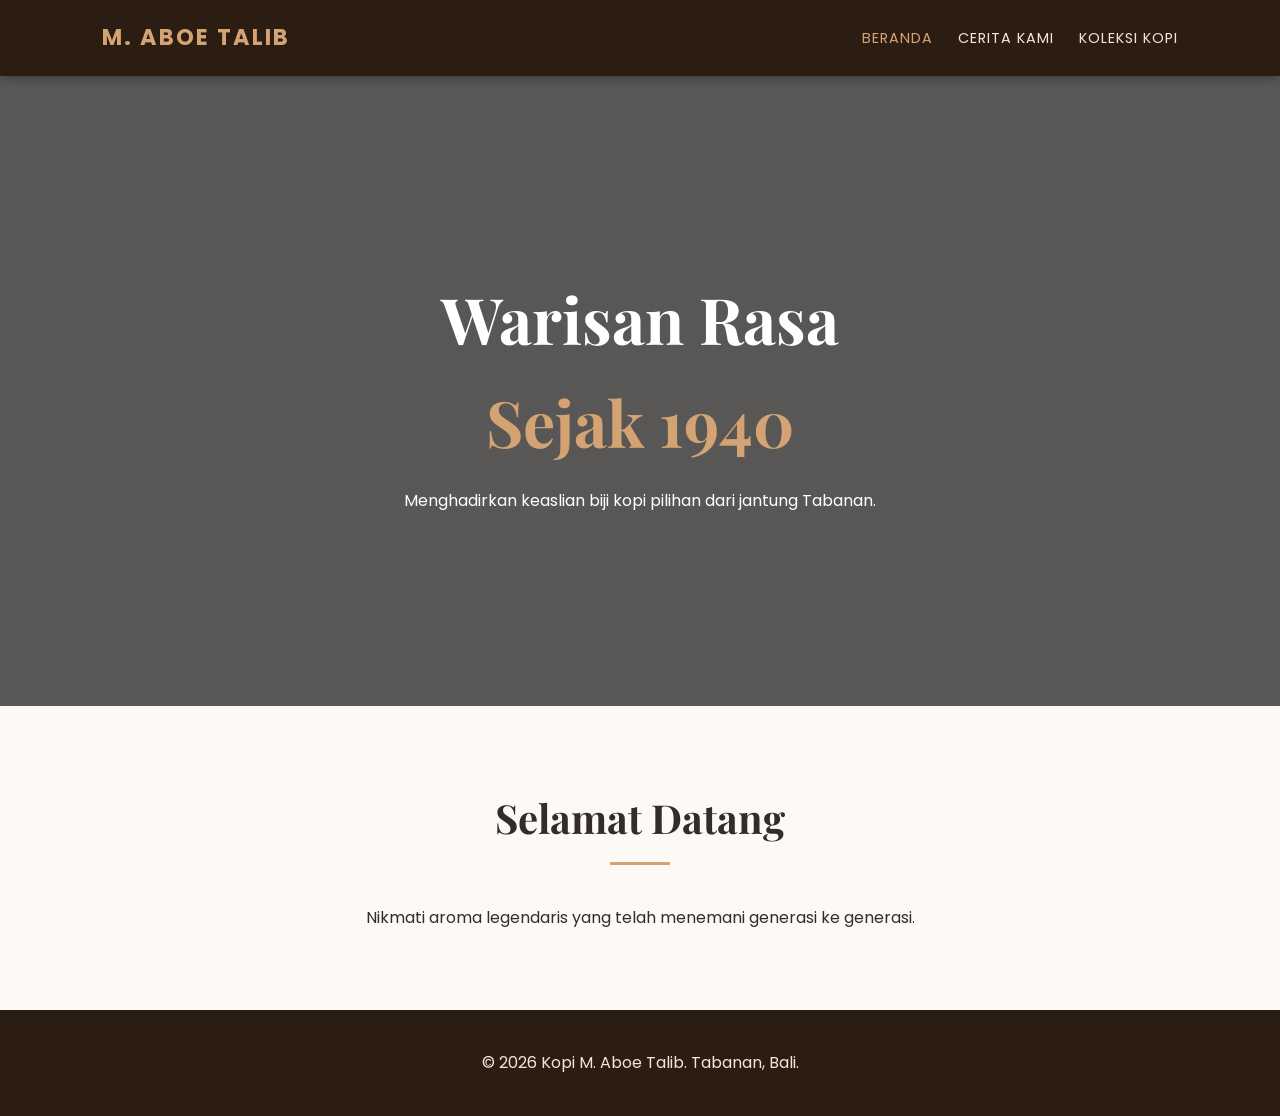
==== commit 202c9601: "new update" ====
--- a/index.html
+++ b/index.html
@@ -3,7 +3,7 @@
 <head>
     <meta charset="UTF-8">
     <meta name="viewport" content="width=device-width, initial-scale=1.0">
-    <title>Cerita Kami - Kopi M. Aboe Talib</title>
+    <title>Beranda - Kopi M. Aboe Talib</title>
     <link rel="stylesheet" href="style.css">
     <link href="https://fonts.googleapis.com/css2?family=Playfair+Display:wght@700&family=Poppins:wght@300;400;600&display=swap" rel="stylesheet">
 </head>
@@ -13,25 +13,22 @@
         <input type="checkbox" id="menu-toggle">
         <label for="menu-toggle" class="hamburger"><span></span><span></span><span></span></label>
         <ul>
-            <li><a href="index.html">Beranda</a></li>
-            <li><a href="tentang.html" class="active">Cerita Kami</a></li>
+            <li><a href="index.html" class="active">Beranda</a></li>
+            <li><a href="tentang.html">Cerita Kami</a></li>
             <li><a href="produk.html">Koleksi Kopi</a></li>
         </ul>
     </nav>
 
+    <header class="hero">
+        <div class="hero-content">
+            <h1>Warisan Rasa <br><span>Sejak 1940</span></h1>
+            <p>Menghadirkan keaslian biji kopi pilihan dari jantung Tabanan.</p>
+        </div>
+    </header>
+
     <section>
-        <h2>Cerita Kami</h2>
-        <div class="about-container">
-            <div class="about-img-wrapper">
-                <img src="img/cerita.jpg" alt="Foto Sejarah Kopi">
-            </div>
-            <div class="about-text">
-                <h3>Dedikasi Puluhan Tahun</h3>
-                <p>Kopi M. Aboe Talib bukan sekadar bisnis, ini adalah warisan keluarga yang dimulai sejak tahun 1940 di Anyar, Kediri, Tabanan.</p>
-                <br>
-                <p>Kami mempertahankan teknik sangrai tradisional menggunakan kayu bakar untuk menghasilkan aroma khas yang tajam dan rasa yang tetap konsisten selama lebih dari 80 tahun.</p>
-            </div>
-        </div>
+        <h2>Selamat Datang</h2>
+        <p>Nikmati aroma legendaris yang telah menemani generasi ke generasi.</p>
     </section>
 
     <footer><p>&copy; 2026 Kopi M. Aboe Talib. Tabanan, Bali.</p></footer>
